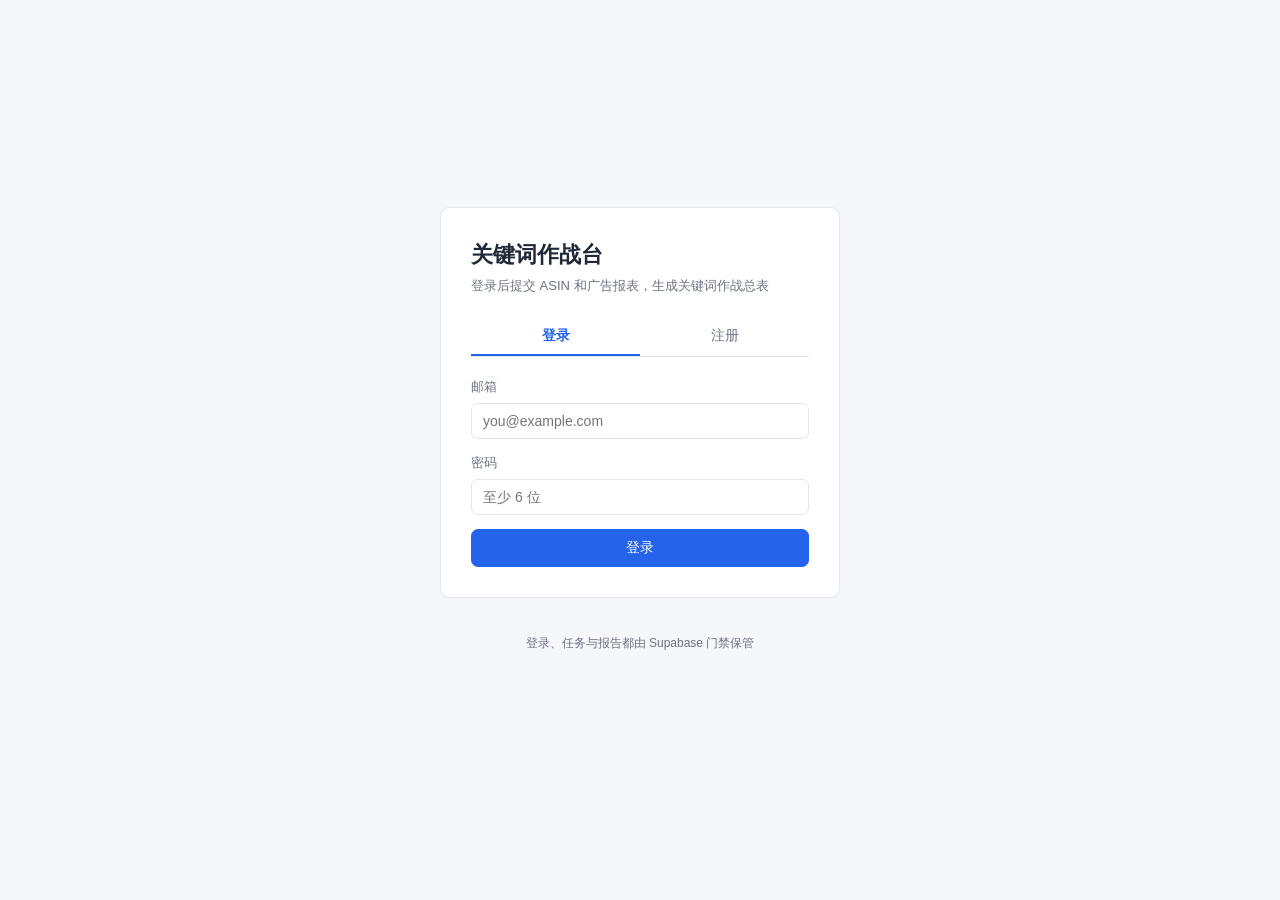
==== index.html @ 0c9092c3 "乙线前台三页：登录/工具/报告，对齐新 Supabase 项目" ====
<!doctype html>
<html lang="zh-CN">
<head>
<meta charset="utf-8">
<meta name="viewport" content="width=device-width, initial-scale=1">
<title>登录 · 关键词作战台</title>
<link rel="stylesheet" href="assets/style.css">
</head>
<body class="login-body">
<main class="login-wrap">
  <section class="card login-card">
    <h1>关键词作战台</h1>
    <p class="muted">登录后提交 ASIN 和广告报表，生成关键词作战总表</p>
    <div class="tabs">
      <button id="tab-login" class="tab active" type="button">登录</button>
      <button id="tab-signup" class="tab" type="button">注册</button>
    </div>
    <form id="form" novalidate>
      <label>邮箱
        <input id="email" type="email" autocomplete="email" placeholder="you@example.com" required>
      </label>
      <label>密码
        <input id="password" type="password" autocomplete="current-password" placeholder="至少 6 位" required>
      </label>
      <p id="hint" class="msg msg-ok" hidden></p>
      <p id="err" class="msg msg-err" role="alert" hidden></p>
      <button id="submit" class="btn btn-primary btn-block" type="submit">登录</button>
    </form>
    <p id="fatal" class="msg msg-err" hidden></p>
  </section>
  <p class="foot">登录、任务与报告都由 Supabase 门禁保管</p>
</main>
<script src="assets/config.js"></script>
<script src="assets/supabase.js"></script>
<script src="assets/app.js"></script>
<script>
(function () {
  'use strict';
  var mode = 'login';
  var form = document.getElementById('form');
  var email = document.getElementById('email');
  var password = document.getElementById('password');
  var submit = document.getElementById('submit');
  var hint = document.getElementById('hint');
  var err = document.getElementById('err');

  function setMode(m) {
    mode = m;
    document.getElementById('tab-login').className = 'tab' + (m === 'login' ? ' active' : '');
    document.getElementById('tab-signup').className = 'tab' + (m === 'signup' ? ' active' : '');
    submit.textContent = m === 'login' ? '登录' : '注册';
    password.autocomplete = m === 'login' ? 'current-password' : 'new-password';
    err.hidden = true;
    hint.hidden = true;
  }
  document.getElementById('tab-login').onclick = function () { setMode('login'); };
  document.getElementById('tab-signup').onclick = function () { setMode('signup'); };

  if (window.sb) {
    window.sb.auth.getSession().then(function (r) {
      if (r.data && r.data.session) location.replace(window.APP_BASE + 'tool/');
    });
  }

  form.onsubmit = async function (e) {
    e.preventDefault();
    if (!window.sb) { window.showMsg('err', '页面配置没加载好，请刷新重试', 'err'); return; }
    err.hidden = true; hint.hidden = true;
    var mail = email.value.trim();
    var pwd = password.value;
    if (!/^[^\s@]+@[^\s@]+\.[^\s@]+$/.test(mail)) { window.showMsg('err', '邮箱格式不太对', 'err'); return; }
    if (!pwd || pwd.length < 6) { window.showMsg('err', '密码至少 6 位', 'err'); return; }
    submit.disabled = true;
    submit.textContent = mode === 'login' ? '登录中…' : '注册中…';
    try {
      if (mode === 'signup') {
        var r = await window.sb.auth.signUp({ email: mail, password: pwd });
        if (r.error) throw r.error;
        if (r.data && r.data.session) { location.replace(window.APP_BASE + 'tool/'); return; }
        setMode('login');
        window.showMsg('hint', '注册成功。去邮箱点一下确认链接，再回来登录。', 'ok');
      } else {
        var s = await window.sb.auth.signInWithPassword({ email: mail, password: pwd });
        if (s.error) throw s.error;
        location.replace(window.APP_BASE + 'tool/');
      }
    } catch (ex) {
      window.showMsg('err', window.humanError(ex), 'err');
    } finally {
      submit.disabled = false;
      submit.textContent = mode === 'login' ? '登录' : '注册';
    }
  };
})();
</script>
</body>
</html>
---- assets/style.css ----
:root {
  --bg: #f5f7fa;
  --card: #ffffff;
  --line: #e2e6ec;
  --text: #1f2937;
  --muted: #6b7280;
  --brand: #2563eb;
  --brand-hover: #1d4ed8;
  --danger: #c0392b;
  --ok-bg: #e8f5ee;
  --ok-fg: #0f7a4d;
  --warn-bg: #fdf3e2;
  --warn-fg: #a35b06;
  --gray-bg: #eef1f5;
  --gray-fg: #475569;
}
* { box-sizing: border-box; }
body {
  margin: 0;
  background: var(--bg);
  color: var(--text);
  font: 14px/1.55 -apple-system, BlinkMacSystemFont, "Segoe UI", "PingFang SC", "Microsoft YaHei", sans-serif;
}
a { color: var(--brand); text-decoration: none; }
a:hover { text-decoration: underline; }
.muted { color: var(--muted); }
.hidden { display: none !important; }

.app-header { background: var(--card); border-bottom: 1px solid var(--line); }
.hd-inner { max-width: 1180px; margin: 0 auto; padding: 14px 24px; display: flex; align-items: center; gap: 14px; }
.brand { font-size: 17px; font-weight: 600; color: var(--text); }
.brand:hover { text-decoration: none; }
.hd-sub { color: var(--muted); font-size: 13px; border-left: 1px solid var(--line); padding-left: 14px; }
.hd-spacer { flex: 1; }
.hd-user { color: var(--muted); font-size: 13px; max-width: 260px; overflow: hidden; text-overflow: ellipsis; white-space: nowrap; }

.wrap { max-width: 1180px; margin: 0 auto; padding: 24px; }
.card { background: var(--card); border: 1px solid var(--line); border-radius: 10px; padding: 22px; margin-bottom: 20px; }
.card h2 { font-size: 16px; font-weight: 600; margin: 0 0 6px; }
.card .desc { color: var(--muted); font-size: 13px; margin: 0 0 18px; }
.card-head { display: flex; align-items: center; gap: 12px; margin-bottom: 14px; }
.card-head h2 { margin: 0; }
.card-head .spacer { flex: 1; }

label { display: block; font-size: 13px; color: var(--muted); margin-bottom: 14px; }
input[type=email], input[type=password], input[type=text], input[type=file], select {
  display: block; width: 100%; margin-top: 6px; padding: 9px 11px;
  border: 1px solid var(--line); border-radius: 7px; background: #fff;
  color: var(--text); font-size: 14px; font-family: inherit; outline: none;
}
input:focus, select:focus { border-color: var(--brand); box-shadow: 0 0 0 3px rgba(37,99,235,.10); }
input[type=file] { padding: 7px; }

.btn {
  display: inline-flex; align-items: center; justify-content: center; gap: 6px;
  padding: 9px 16px; border-radius: 7px; border: 1px solid var(--line);
  background: #fff; color: var(--text); font-size: 14px; font-family: inherit;
  cursor: pointer; white-space: nowrap;
}
.btn:hover { border-color: #c9d0da; text-decoration: none; }
.btn:disabled { opacity: .55; cursor: not-allowed; }
.btn-primary { background: var(--brand); border-color: var(--brand); color: #fff; }
.btn-primary:hover { background: var(--brand-hover); border-color: var(--brand-hover); }
.btn-ghost { background: transparent; }
.btn-sm { padding: 6px 11px; font-size: 13px; }
.btn-block { width: 100%; }

.row { display: flex; gap: 18px; align-items: flex-start; }
.row > .col { flex: 1; min-width: 0; }
.field-note { color: var(--muted); font-size: 12px; margin-top: 6px; }

.msg { border-radius: 7px; padding: 10px 12px; font-size: 13px; margin: 10px 0; }
.msg-err { background: #fdeceb; color: var(--danger); border: 1px solid #f6cdc9; }
.msg-ok { background: var(--ok-bg); color: var(--ok-fg); border: 1px solid #c7e7d5; }
.msg-info { background: #eef4ff; color: #1d4ed8; border: 1px solid #d5e2ff; }

.login-body { min-height: 100vh; display: flex; align-items: center; justify-content: center; padding: 24px; }
.login-wrap { width: 100%; max-width: 400px; }
.login-card { padding: 30px; }
.login-card h1 { font-size: 22px; font-weight: 600; margin: 0 0 4px; }
.login-card > .muted { margin: 0 0 22px; font-size: 13px; }
.tabs { display: flex; border-bottom: 1px solid var(--line); margin-bottom: 20px; }
.tab { flex: 1; padding: 9px 0; background: none; border: none; border-bottom: 2px solid transparent;
  color: var(--muted); font-size: 14px; font-family: inherit; cursor: pointer; }
.tab.active { color: var(--brand); border-bottom-color: var(--brand); font-weight: 600; }

.table-scroll { width: 100%; overflow-x: auto; border: 1px solid var(--line); border-radius: 8px; }
table { border-collapse: collapse; width: 100%; font-size: 13px; }
th, td { padding: 9px 12px; text-align: left; border-bottom: 1px solid var(--line); white-space: nowrap; }
th { background: #f8fafc; color: var(--muted); font-weight: 500; font-size: 12px; }
tr:last-child td { border-bottom: none; }
.tag { display: inline-block; padding: 2px 9px; border-radius: 12px; font-size: 12px; }
.tag-wait { background: var(--gray-bg); color: var(--gray-fg); }
.tag-run { background: #e8efff; color: #1d4ed8; }
.tag-done { background: var(--ok-bg); color: var(--ok-fg); }
.tag-fail { background: #fdeceb; color: var(--danger); }
.empty { text-align: center; color: var(--muted); padding: 28px 0; }
.spin { display: inline-block; width: 13px; height: 13px; border: 2px solid var(--line);
  border-top-color: var(--brand); border-radius: 50%; animation: sp .8s linear infinite; vertical-align: -2px; }
@keyframes sp { to { transform: rotate(360deg); } }
.report-frame { width: 100%; min-height: 520px; border: 1px solid var(--line); border-radius: 8px; background: #fff; }
.foot { color: var(--muted); font-size: 12px; text-align: center; padding: 16px 0 28px; }
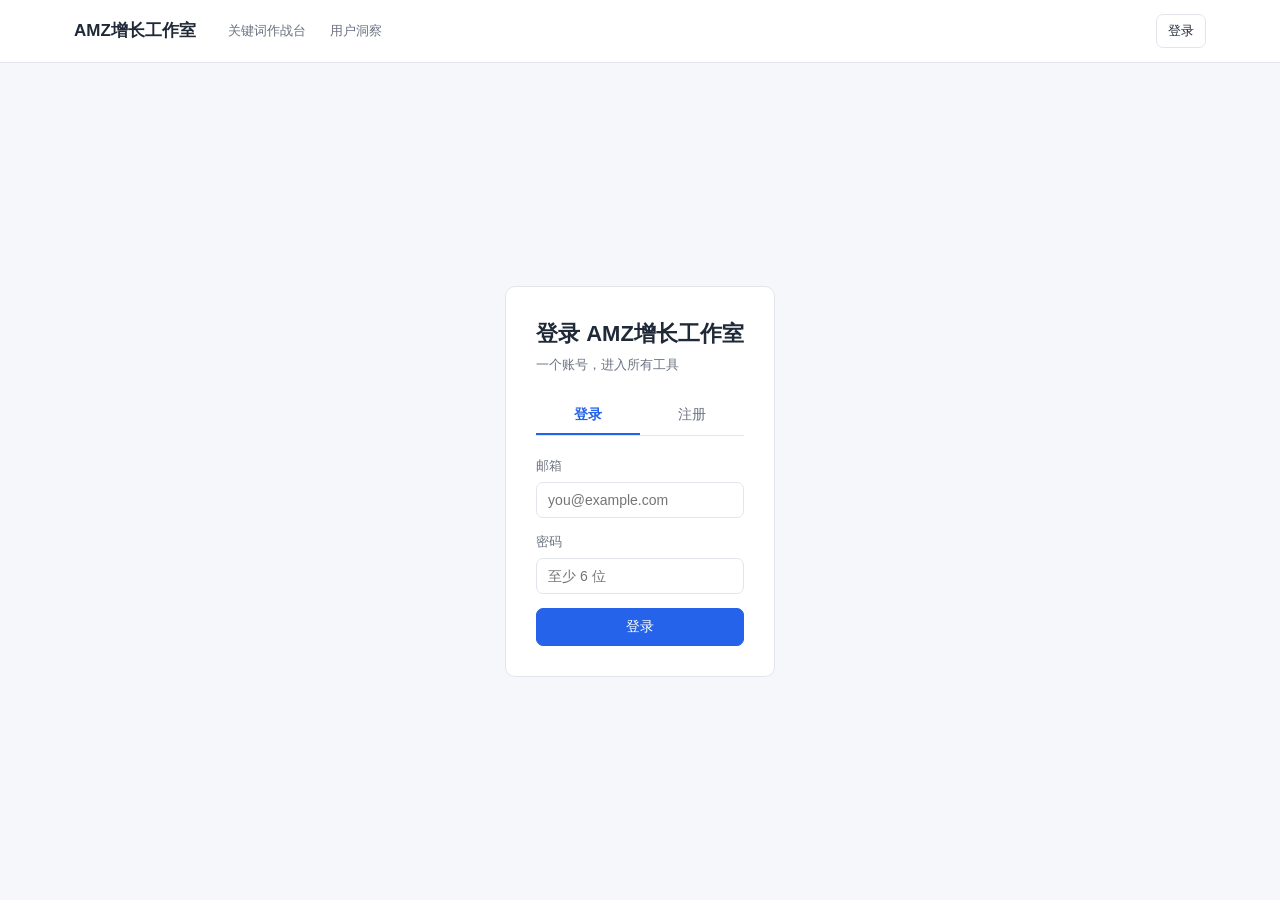
==== commit f53191f4: "[ui]: unify entry as AMZ growth studio with top module menu and workbench" ====
--- a/index.html
+++ b/index.html
@@ -3,14 +3,16 @@
 <head>
 <meta charset="utf-8">
 <meta name="viewport" content="width=device-width, initial-scale=1">
-<title>登录 · 关键词作战台</title>
+<title>登录 · AMZ增长工作室</title>
+<link rel="icon" href="data:,">
 <link rel="stylesheet" href="assets/style.css">
 </head>
-<body class="login-body">
-<main class="login-wrap">
+<body class="login-page">
+<header class="app-header" id="app-header"></header>
+<main class="wrap">
   <section class="card login-card">
-    <h1>关键词作战台</h1>
-    <p class="muted">登录后提交 ASIN 和广告报表，生成关键词作战总表</p>
+    <h1>登录 AMZ增长工作室</h1>
+    <p class="muted">一个账号，进入所有工具</p>
     <div class="tabs">
       <button id="tab-login" class="tab active" type="button">登录</button>
       <button id="tab-signup" class="tab" type="button">注册</button>
@@ -28,7 +30,6 @@
     </form>
     <p id="fatal" class="msg msg-err" hidden></p>
   </section>
-  <p class="foot">登录、任务与报告都由 Supabase 门禁保管</p>
 </main>
 <script src="assets/config.js"></script>
 <script src="assets/supabase.js"></script>
@@ -36,13 +37,19 @@
 <script>
 (function () {
   'use strict';
+  var requested = new URLSearchParams(location.search).get('next') || '';
+  var next = window.safeNext ? (window.safeNext(requested) || '') : '';
+  if (!next) next = (window.APP_BASE || '/') + 'home/';
+
+  if (window.mountHeader) window.mountHeader('');
+
   var mode = 'login';
   var form = document.getElementById('form');
   var email = document.getElementById('email');
   var password = document.getElementById('password');
   var submit = document.getElementById('submit');
+  var err = document.getElementById('err');
   var hint = document.getElementById('hint');
-  var err = document.getElementById('err');
 
   function setMode(m) {
     mode = m;
@@ -58,7 +65,7 @@
 
   if (window.sb) {
     window.sb.auth.getSession().then(function (r) {
-      if (r.data && r.data.session) location.replace(window.APP_BASE + 'tool/');
+      if (r.data && r.data.session) location.replace(next);
     });
   }
 
@@ -76,13 +83,13 @@
       if (mode === 'signup') {
         var r = await window.sb.auth.signUp({ email: mail, password: pwd });
         if (r.error) throw r.error;
-        if (r.data && r.data.session) { location.replace(window.APP_BASE + 'tool/'); return; }
+        if (r.data && r.data.session) { location.replace(next); return; }
         setMode('login');
         window.showMsg('hint', '注册成功。去邮箱点一下确认链接，再回来登录。', 'ok');
       } else {
         var s = await window.sb.auth.signInWithPassword({ email: mail, password: pwd });
         if (s.error) throw s.error;
-        location.replace(window.APP_BASE + 'tool/');
+        location.replace(next);
       }
     } catch (ex) {
       window.showMsg('err', window.humanError(ex), 'err');
--- a/assets/style.css
+++ b/assets/style.css
@@ -69,6 +69,20 @@
 .row > .col { flex: 1; min-width: 0; }
 .field-note { color: var(--muted); font-size: 12px; margin-top: 6px; }
 
+/* 工具页 · 竞对 ASIN 可加行列表（模块 04 表单升级） */
+.comp-block { margin-bottom: 6px; }
+.comp-head { font-size: 12.5px; color: var(--muted); margin-bottom: 8px; }
+.comp-row { display: flex; align-items: center; flex-wrap: wrap; gap: 8px; margin-bottom: 8px; }
+/* P6：每家竞对的差评原文独占一行，随 ASIN 一起提交，只在 05 步骤只读展示 */
+.comp-row textarea.comp-reviews { flex: 0 0 100%; width: 100%; box-sizing: border-box; min-height: 62px; margin-top: 2px; padding: 7px 9px; font-size: 12px; line-height: 1.5; resize: vertical; }
+.comp-row input.comp-asin { flex: 1; margin-top: 0; font-family: ui-monospace, Menlo, Consolas, monospace; letter-spacing: .5px; }
+.comp-role { flex: 0 0 auto; font-size: 11px; font-weight: 600; color: #1d4ed8; background: #e8efff; border-radius: 9px; padding: 3px 9px; white-space: nowrap; }
+.comp-del { flex: 0 0 auto; width: 28px; height: 28px; border: 1px solid var(--line); border-radius: 6px; background: #fff; color: var(--muted); font-size: 15px; line-height: 1; cursor: pointer; }
+.comp-del:hover { color: var(--danger); border-color: #f6cdc9; }
+/* 竞对缺失提示：明确告知 04/05 依赖竞对，别让用户以为报告缺模块是 bug */
+.need-comp { background:#fff7e6; color:#8a5a00; border:1px solid #f3dcae; border-radius:7px; padding:9px 11px; font-size:12px; line-height:1.55; margin-bottom:10px; }
+@media (max-width: 720px) { .row { flex-direction: column; } }
+
 .msg { border-radius: 7px; padding: 10px 12px; font-size: 13px; margin: 10px 0; }
 .msg-err { background: #fdeceb; color: var(--danger); border: 1px solid #f6cdc9; }
 .msg-ok { background: var(--ok-bg); color: var(--ok-fg); border: 1px solid #c7e7d5; }
@@ -100,3 +114,28 @@
 @keyframes sp { to { transform: rotate(360deg); } }
 .report-frame { width: 100%; min-height: 520px; border: 1px solid var(--line); border-radius: 8px; background: #fff; }
 .foot { color: var(--muted); font-size: 12px; text-align: center; padding: 16px 0 28px; }
+
+/* 全局顶部菜单：各页面共用 */
+.hd-nav { display: flex; align-items: center; gap: 4px; margin-left: 8px; }
+.hd-link { padding: 6px 10px; border-radius: 6px; color: var(--muted); font-size: 13px; white-space: nowrap; }
+.hd-link:hover { color: var(--brand); background: var(--gray-bg); text-decoration: none; }
+.hd-link.active { color: var(--brand); background: #e8efff; font-weight: 600; }
+@media (max-width: 620px) {
+  .hd-inner { padding: 12px 16px; gap: 8px; }
+  .hd-nav { margin-left: 0; overflow-x: auto; }
+  .hd-link { padding: 6px 8px; font-size: 12px; }
+  .hd-user { display: none; }
+}
+
+/* 首页：只放登录 */
+.login-page { min-height: 100vh; display: flex; flex-direction: column; }
+.login-page .wrap { flex: 1; display: flex; align-items: center; justify-content: center; padding: 48px 20px; }
+.login-page .login-card { width: 100%; max-width: 400px; margin: 0; }
+
+/* 工作台：入口由模块配置生成，只展示模块名与一句话 */
+.wb-grid { display: grid; grid-template-columns: repeat(auto-fill, minmax(240px, 1fr)); gap: 16px; }
+.wb-card { display: flex; flex-direction: column; gap: 8px; padding: 20px; border: 1px solid var(--line); border-radius: 10px; background: #fff; }
+.wb-card:hover { border-color: var(--brand); text-decoration: none; }
+.wb-name { font-size: 16px; font-weight: 600; color: var(--text); }
+.wb-desc { flex: 1; font-size: 13px; color: var(--muted); }
+.wb-go { font-size: 13px; font-weight: 600; color: var(--brand); }
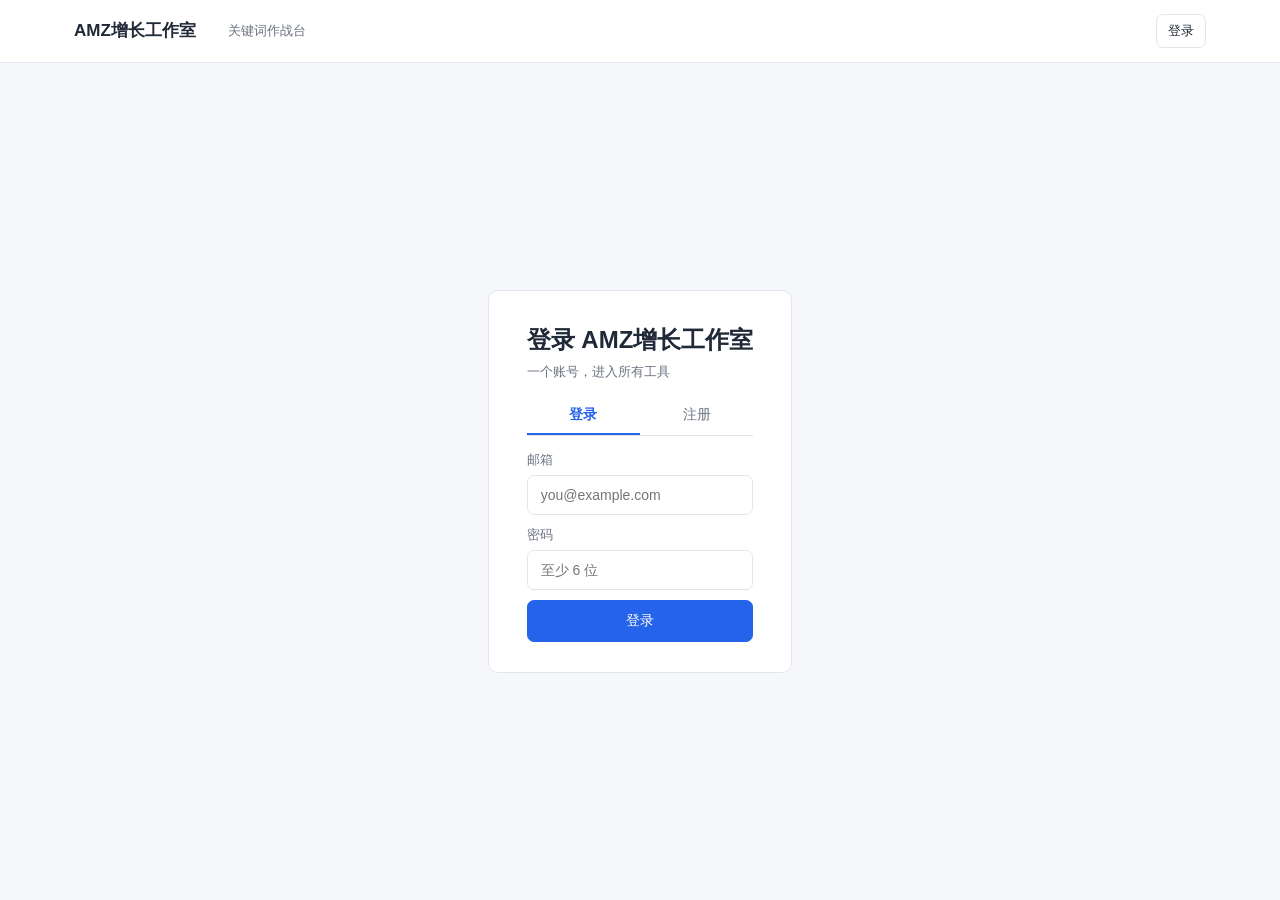
==== commit 8094f893: "[ui]: widen login card and tighten vertical spacing" ====
--- a/index.html
+++ b/index.html
@@ -5,7 +5,7 @@
 <meta name="viewport" content="width=device-width, initial-scale=1">
 <title>登录 · AMZ增长工作室</title>
 <link rel="icon" href="data:,">
-<link rel="stylesheet" href="assets/style.css">
+<link rel="stylesheet" href="assets/style.css?v=2">
 </head>
 <body class="login-page">
 <header class="app-header" id="app-header"></header>
--- a/assets/style.css
+++ b/assets/style.css
@@ -130,7 +130,14 @@
 /* 首页：只放登录 */
 .login-page { min-height: 100vh; display: flex; flex-direction: column; }
 .login-page .wrap { flex: 1; display: flex; align-items: center; justify-content: center; padding: 48px 20px; }
-.login-page .login-card { width: 100%; max-width: 400px; margin: 0; }
+.login-page .login-card { width: 100%; max-width: 540px; margin: 0; padding: 30px 38px; }
+.login-page .login-card h1 { font-size: 24px; }
+.login-page .login-card > .muted { margin-bottom: 14px; }
+.login-page .login-card .tabs { margin-bottom: 14px; }
+.login-page .login-card label { margin-bottom: 10px; }
+.login-page .login-card input { margin-top: 5px; padding: 11px 13px; }
+.login-page .login-card .btn-block { padding: 11px 16px; }
+@media (max-width: 480px) { .login-page .login-card { padding: 26px 22px; } }
 
 /* 工作台：入口由模块配置生成，只展示模块名与一句话 */
 .wb-grid { display: grid; grid-template-columns: repeat(auto-fill, minmax(240px, 1fr)); gap: 16px; }
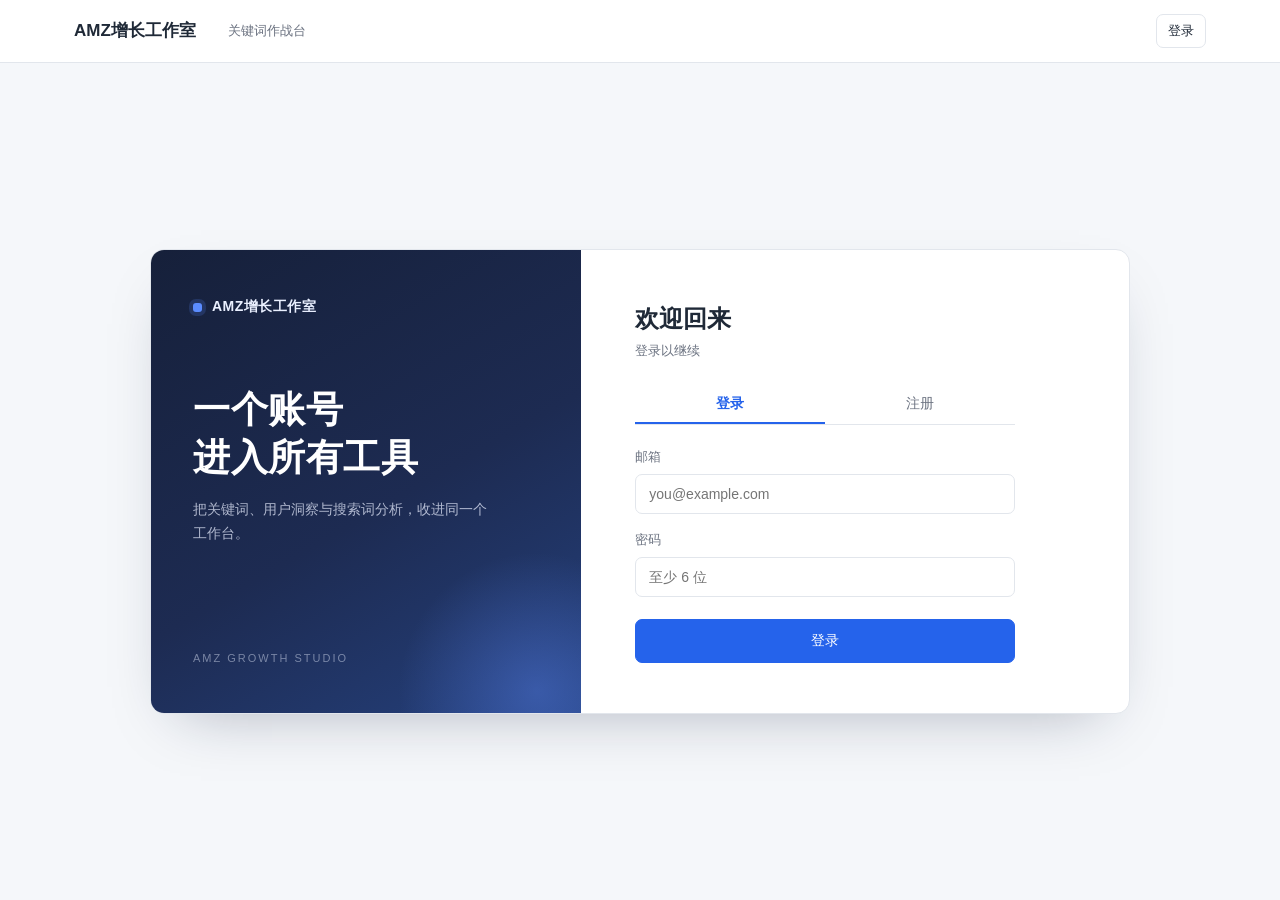
==== commit f461ee7d: "[ui]: landscape login card with brand panel for wide screens" ====
--- a/index.html
+++ b/index.html
@@ -5,30 +5,40 @@
 <meta name="viewport" content="width=device-width, initial-scale=1">
 <title>登录 · AMZ增长工作室</title>
 <link rel="icon" href="data:,">
-<link rel="stylesheet" href="assets/style.css?v=2">
+<link rel="stylesheet" href="assets/style.css?v=3">
 </head>
 <body class="login-page">
 <header class="app-header" id="app-header"></header>
-<main class="wrap">
-  <section class="card login-card">
-    <h1>登录 AMZ增长工作室</h1>
-    <p class="muted">一个账号，进入所有工具</p>
-    <div class="tabs">
-      <button id="tab-login" class="tab active" type="button">登录</button>
-      <button id="tab-signup" class="tab" type="button">注册</button>
+<main class="login-stage">
+  <section class="login-shell">
+    <aside class="login-aside">
+      <div class="login-aside-brand"><span class="login-dot"></span> AMZ增长工作室</div>
+      <h1>一个账号<br>进入所有工具</h1>
+      <p>把关键词、用户洞察与搜索词分析，收进同一个工作台。</p>
+      <div class="login-aside-foot">AMZ GROWTH STUDIO</div>
+    </aside>
+    <div class="login-panel">
+      <div class="login-panel-head">
+        <h2>欢迎回来</h2>
+        <p class="muted">登录以继续</p>
+      </div>
+      <div class="tabs">
+        <button id="tab-login" class="tab active" type="button">登录</button>
+        <button id="tab-signup" class="tab" type="button">注册</button>
+      </div>
+      <form id="form" novalidate>
+        <label>邮箱
+          <input id="email" type="email" autocomplete="email" placeholder="you@example.com" required>
+        </label>
+        <label>密码
+          <input id="password" type="password" autocomplete="current-password" placeholder="至少 6 位" required>
+        </label>
+        <p id="hint" class="msg msg-ok" hidden></p>
+        <p id="err" class="msg msg-err" role="alert" hidden></p>
+        <button id="submit" class="btn btn-primary btn-block" type="submit">登录</button>
+      </form>
+      <p id="fatal" class="msg msg-err" hidden></p>
     </div>
-    <form id="form" novalidate>
-      <label>邮箱
-        <input id="email" type="email" autocomplete="email" placeholder="you@example.com" required>
-      </label>
-      <label>密码
-        <input id="password" type="password" autocomplete="current-password" placeholder="至少 6 位" required>
-      </label>
-      <p id="hint" class="msg msg-ok" hidden></p>
-      <p id="err" class="msg msg-err" role="alert" hidden></p>
-      <button id="submit" class="btn btn-primary btn-block" type="submit">登录</button>
-    </form>
-    <p id="fatal" class="msg msg-err" hidden></p>
   </section>
 </main>
 <script src="assets/config.js"></script>
--- a/assets/style.css
+++ b/assets/style.css
@@ -127,17 +127,51 @@
   .hd-user { display: none; }
 }
 
-/* 首页：只放登录 */
+/* 首页：横长登录卡（左品牌 + 右表单），只在 .login-page 作用域内 */
 .login-page { min-height: 100vh; display: flex; flex-direction: column; }
-.login-page .wrap { flex: 1; display: flex; align-items: center; justify-content: center; padding: 48px 20px; }
-.login-page .login-card { width: 100%; max-width: 540px; margin: 0; padding: 30px 38px; }
-.login-page .login-card h1 { font-size: 24px; }
-.login-page .login-card > .muted { margin-bottom: 14px; }
-.login-page .login-card .tabs { margin-bottom: 14px; }
-.login-page .login-card label { margin-bottom: 10px; }
-.login-page .login-card input { margin-top: 5px; padding: 11px 13px; }
-.login-page .login-card .btn-block { padding: 11px 16px; }
-@media (max-width: 480px) { .login-page .login-card { padding: 26px 22px; } }
+.login-stage { flex: 1; display: flex; align-items: center; justify-content: center; padding: 40px 24px; }
+.login-shell {
+  width: 100%; max-width: 980px; min-height: 460px;
+  display: grid; grid-template-columns: 44% 56%;
+  background: #fff; border: 1px solid var(--line); border-radius: 14px; overflow: hidden;
+  box-shadow: 0 24px 60px -30px rgba(21,32,60,.35);
+}
+.login-aside {
+  position: relative; overflow: hidden;
+  background: linear-gradient(150deg, #16203a 0%, #1d2b52 55%, #25417e 100%);
+  color: #fff; padding: 46px 42px; display: flex; flex-direction: column;
+}
+.login-aside::after {
+  content: ""; position: absolute; width: 280px; height: 280px; right: -96px; bottom: -118px;
+  border-radius: 50%; background: radial-gradient(circle, rgba(96,140,255,.36), rgba(96,140,255,0) 70%);
+  pointer-events: none;
+}
+.login-aside-brand { display: flex; align-items: center; gap: 10px; font-size: 14px; font-weight: 600; letter-spacing: .5px; color: #eaf0ff; }
+.login-dot { width: 9px; height: 9px; border-radius: 3px; background: #5b8cff; box-shadow: 0 0 0 4px rgba(91,140,255,.18); }
+.login-aside h1 { margin: auto 0 16px; font-size: 37px; line-height: 1.3; font-weight: 650; letter-spacing: .5px; }
+.login-aside p { margin: 0; color: rgba(233,239,255,.72); font-size: 14px; line-height: 1.7; max-width: 300px; }
+.login-aside-foot { margin-top: auto; padding-top: 36px; font-size: 11px; letter-spacing: 2px; color: rgba(233,239,255,.45); }
+.login-panel { padding: 50px 54px; display: flex; flex-direction: column; justify-content: center; }
+.login-panel > * { width: 100%; max-width: 380px; }
+.login-panel-head h2 { margin: 0 0 4px; font-size: 24px; font-weight: 650; }
+.login-panel-head .muted { margin: 0 0 24px; font-size: 13px; }
+.login-panel .tabs { margin-bottom: 22px; }
+.login-panel label { margin-bottom: 16px; }
+.login-panel label input { margin-top: 7px; padding: 11px 13px; }
+.login-panel .btn-block { padding: 12px 16px; margin-top: 6px; }
+@media (max-width: 820px) {
+  .login-stage { padding: 24px 16px; }
+  .login-shell { grid-template-columns: 1fr; max-width: 440px; min-height: 0; }
+  .login-aside { padding: 30px 28px; }
+  .login-aside h1 { font-size: 28px; margin: 22px 0 12px; }
+  .login-aside p { max-width: none; }
+  .login-aside-foot { padding-top: 24px; }
+  .login-panel { padding: 30px 28px; }
+}
+@media (max-width: 480px) {
+  .login-aside { padding: 26px 22px; }
+  .login-panel { padding: 26px 22px; }
+}
 
 /* 工作台：入口由模块配置生成，只展示模块名与一句话 */
 .wb-grid { display: grid; grid-template-columns: repeat(auto-fill, minmax(240px, 1fr)); gap: 16px; }
